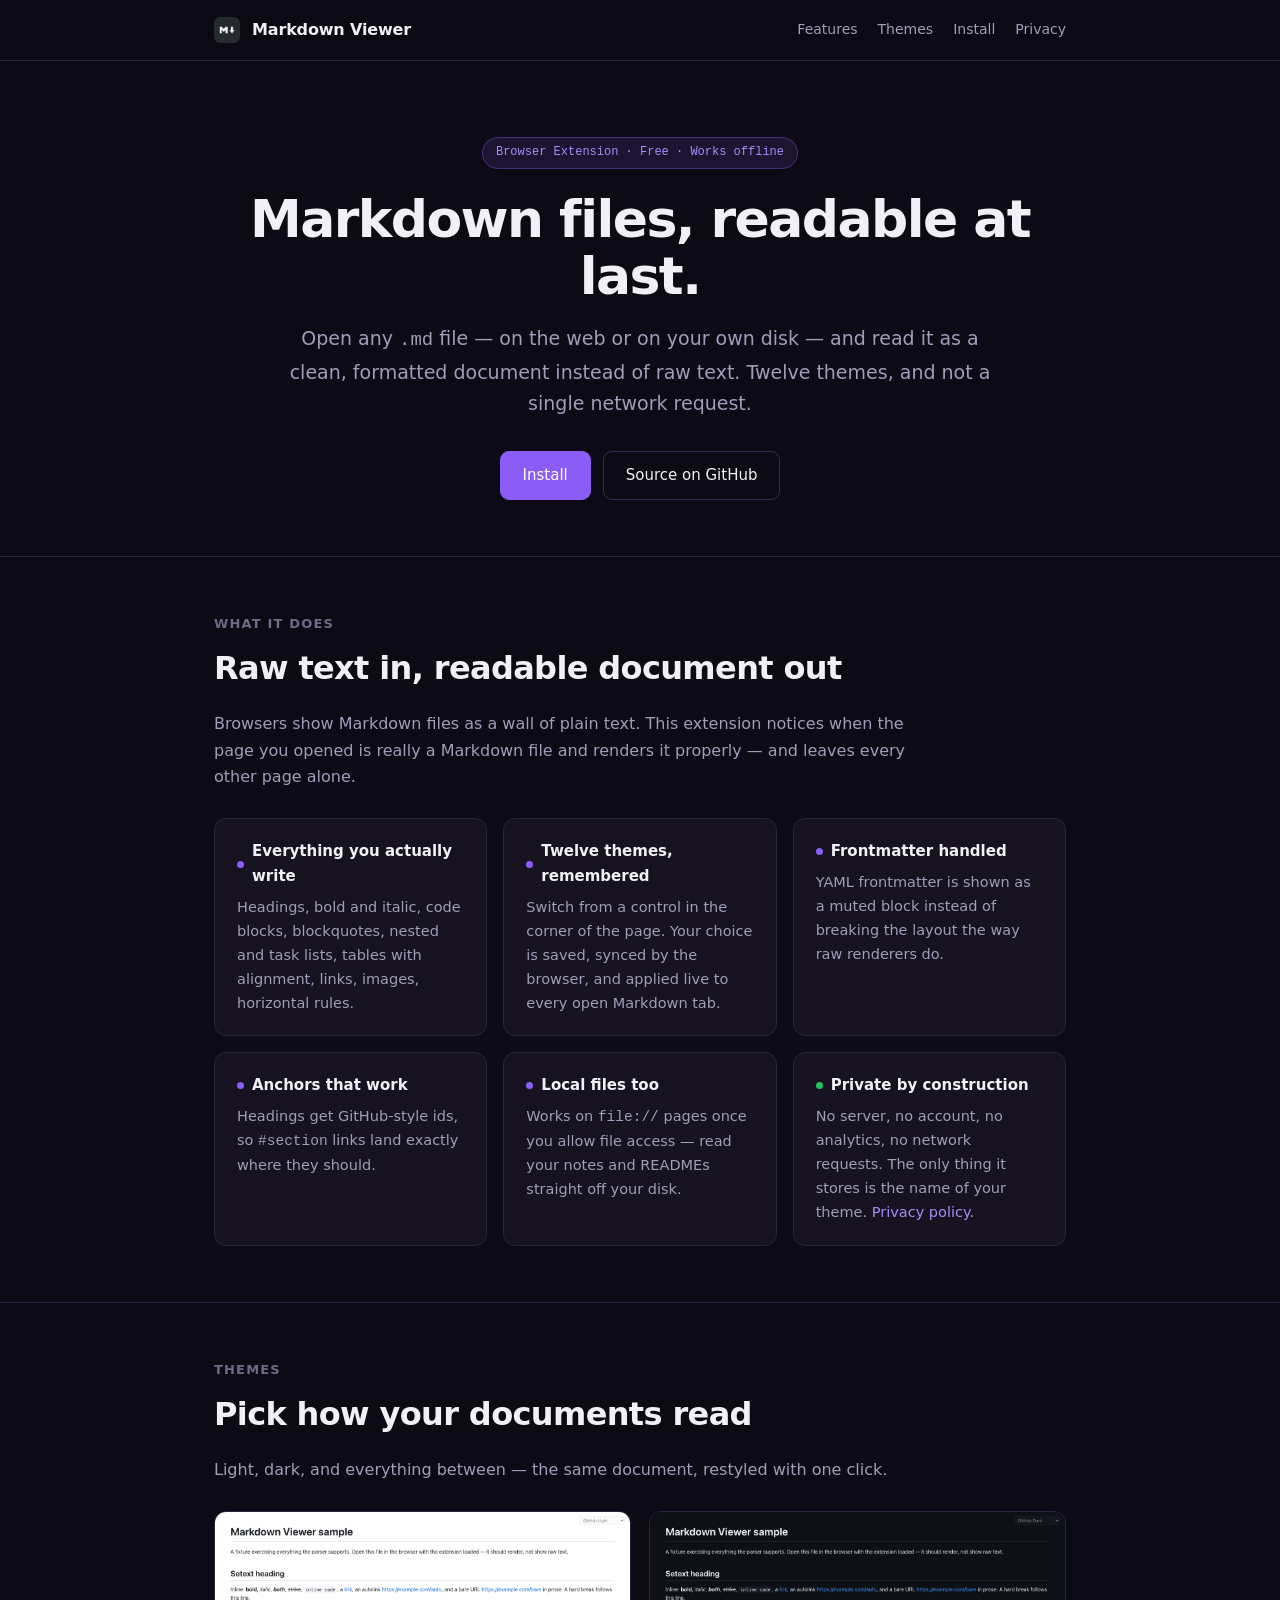
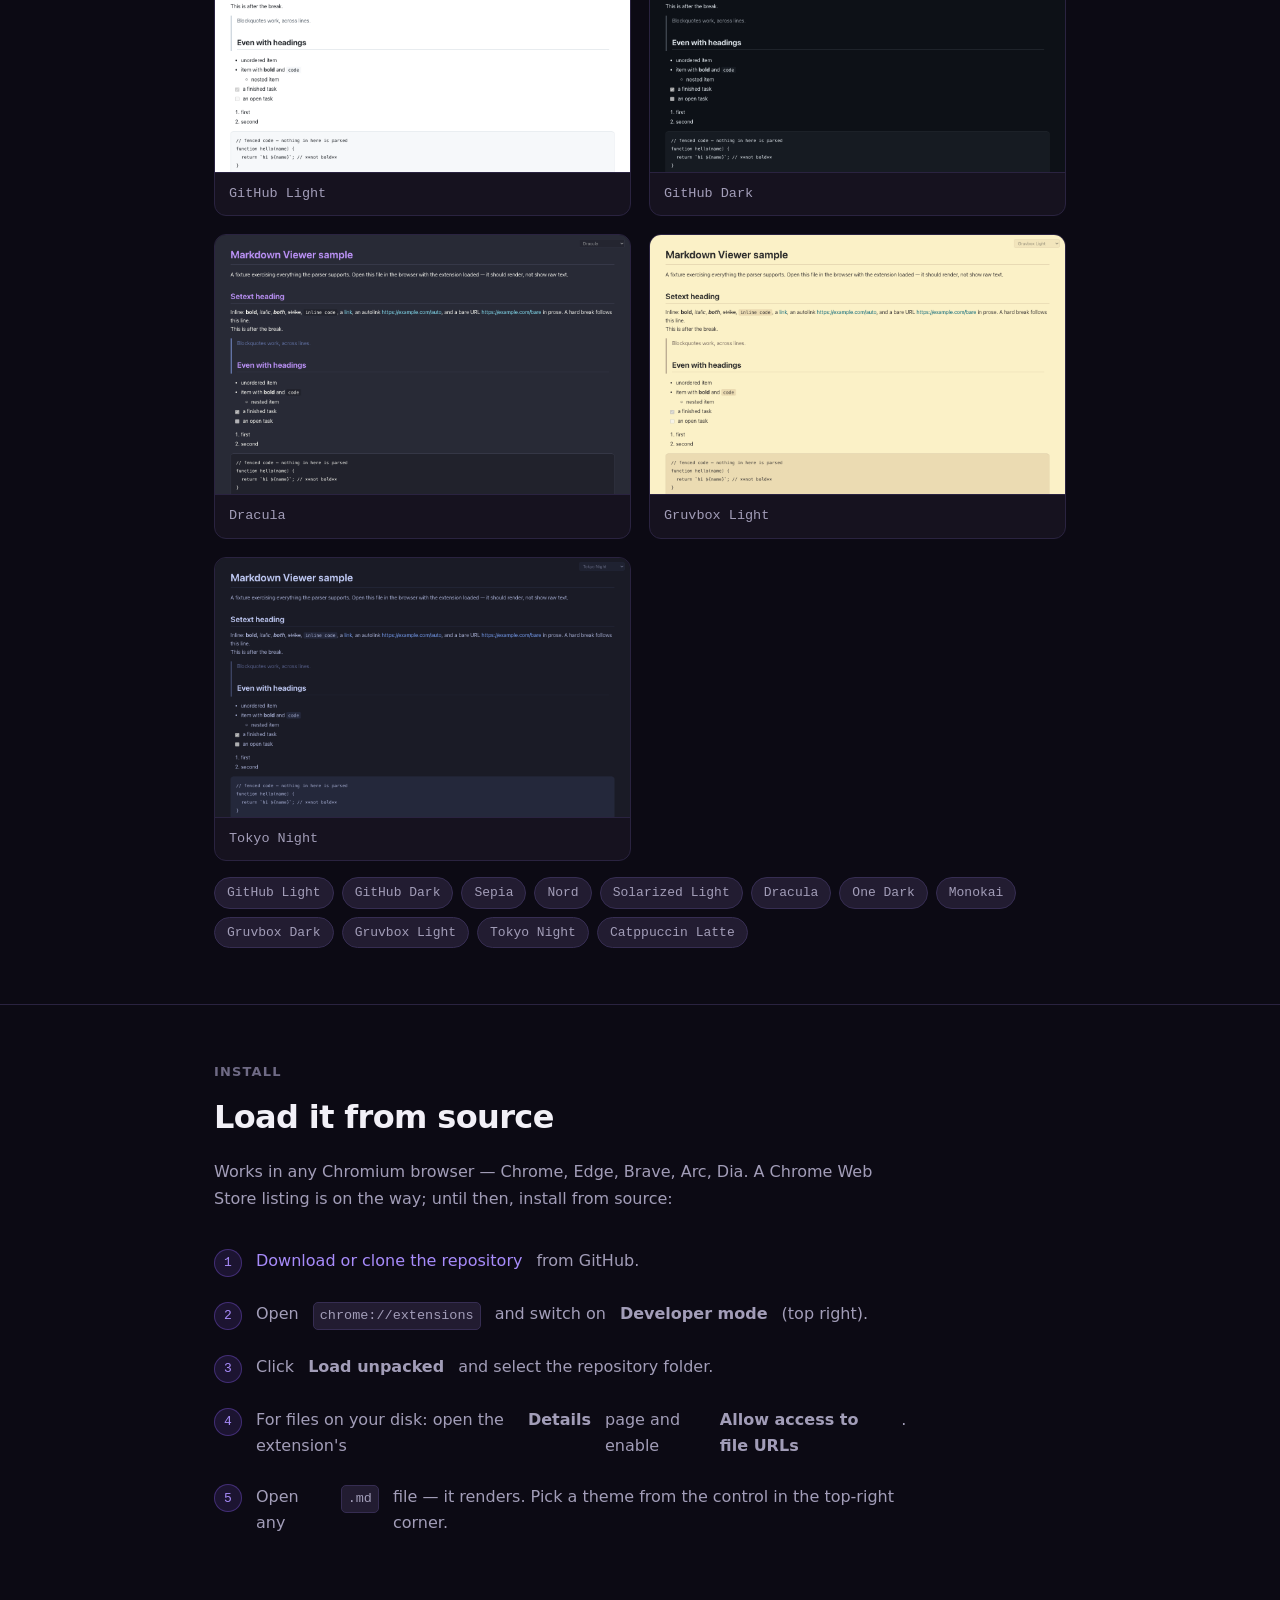
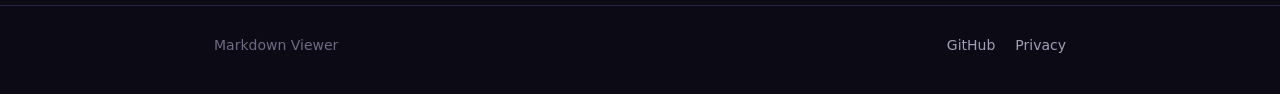
==== index.html @ f57b0027 "feat: landing page and privacy policy for Markdown Viewer Static site, no build — password-vault-sit" ====
<!DOCTYPE html>
<html lang="en">
<head>
<meta charset="utf-8">
<meta name="viewport" content="width=device-width, initial-scale=1">
<title>Markdown Viewer — Browser Extension</title>
<meta name="description" content="A browser extension that opens .md files as clean, readable documents instead of raw text. Twelve themes. Works offline; nothing leaves your computer.">
<link rel="icon" href="favicon.png">
<link rel="stylesheet" href="style.css">
</head>
<body>

<header class="site">
  <div class="wrap">
    <img src="favicon.png" alt="">
    <span class="name">Markdown Viewer</span>
    <nav>
      <a href="#features">Features</a>
      <a href="#themes">Themes</a>
      <a href="#install">Install</a>
      <a href="privacy.html">Privacy</a>
    </nav>
  </div>
</header>

<div class="wrap hero">
  <span class="badge">Browser Extension &middot; Free &middot; Works offline</span>
  <h1>Markdown files, readable at last.</h1>
  <p class="lead">
    Open any <code>.md</code> file — on the web or on your own disk — and read it
    as a clean, formatted document instead of raw text. Twelve themes, and not a
    single network request.
  </p>
  <div class="cta">
    <a class="btn primary" href="#install">Install</a>
    <a class="btn" href="https://github.com/CaptaiN785/markdown-viewer">Source on GitHub</a>
  </div>
</div>

<section id="features">
  <div class="wrap">
    <h2>What it does</h2>
    <h3 class="title">Raw text in, readable document out</h3>
    <p>
      Browsers show Markdown files as a wall of plain text. This extension
      notices when the page you opened is really a Markdown file and renders it
      properly — and leaves every other page alone.
    </p>

    <div class="grid">
      <div class="card">
        <h4><span class="dot"></span>Everything you actually write</h4>
        <p>Headings, bold and italic, code blocks, blockquotes, nested and task
           lists, tables with alignment, links, images, horizontal rules.</p>
      </div>
      <div class="card">
        <h4><span class="dot"></span>Twelve themes, remembered</h4>
        <p>Switch from a control in the corner of the page. Your choice is saved,
           synced by the browser, and applied live to every open Markdown tab.</p>
      </div>
      <div class="card">
        <h4><span class="dot"></span>Frontmatter handled</h4>
        <p>YAML frontmatter is shown as a muted block instead of breaking the
           layout the way raw renderers do.</p>
      </div>
      <div class="card">
        <h4><span class="dot"></span>Anchors that work</h4>
        <p>Headings get GitHub-style ids, so <code>#section</code> links land
           exactly where they should.</p>
      </div>
      <div class="card">
        <h4><span class="dot"></span>Local files too</h4>
        <p>Works on <code>file://</code> pages once you allow file access — read
           your notes and READMEs straight off your disk.</p>
      </div>
      <div class="card">
        <h4><span class="dot green"></span>Private by construction</h4>
        <p>No server, no account, no analytics, no network requests. The only
           thing it stores is the name of your theme.
           <a href="privacy.html">Privacy policy</a>.</p>
      </div>
    </div>
  </div>
</section>

<section id="themes">
  <div class="wrap">
    <h2>Themes</h2>
    <h3 class="title">Pick how your documents read</h3>
    <p>
      Light, dark, and everything between — the same document, restyled with one
      click.
    </p>

    <div class="gallery">
      <figure>
        <img src="shots/screenshot-1-github-light.png" alt="Document rendered in the GitHub Light theme" loading="lazy">
        <figcaption>GitHub Light</figcaption>
      </figure>
      <figure>
        <img src="shots/screenshot-2-github-dark.png" alt="Document rendered in the GitHub Dark theme" loading="lazy">
        <figcaption>GitHub Dark</figcaption>
      </figure>
      <figure>
        <img src="shots/screenshot-3-dracula.png" alt="Document rendered in the Dracula theme" loading="lazy">
        <figcaption>Dracula</figcaption>
      </figure>
      <figure>
        <img src="shots/screenshot-4-gruvbox-light.png" alt="Document rendered in the Gruvbox Light theme" loading="lazy">
        <figcaption>Gruvbox Light</figcaption>
      </figure>
      <figure>
        <img src="shots/screenshot-5-tokyo-night.png" alt="Document rendered in the Tokyo Night theme" loading="lazy">
        <figcaption>Tokyo Night</figcaption>
      </figure>
    </div>

    <div class="theme-list">
      <span>GitHub Light</span><span>GitHub Dark</span><span>Sepia</span>
      <span>Nord</span><span>Solarized Light</span><span>Dracula</span>
      <span>One Dark</span><span>Monokai</span><span>Gruvbox Dark</span>
      <span>Gruvbox Light</span><span>Tokyo Night</span><span>Catppuccin Latte</span>
    </div>
  </div>
</section>

<section id="install">
  <div class="wrap">
    <h2>Install</h2>
    <h3 class="title">Load it from source</h3>
    <p>
      Works in any Chromium browser — Chrome, Edge, Brave, Arc, Dia. A Chrome
      Web Store listing is on the way; until then, install from source:
    </p>

    <ol class="steps">
      <li><a href="https://github.com/CaptaiN785/markdown-viewer">Download or clone the repository</a> from GitHub.</li>
      <li>Open <code>chrome://extensions</code> and switch on <strong>Developer mode</strong> (top right).</li>
      <li>Click <strong>Load unpacked</strong> and select the repository folder.</li>
      <li>For files on your disk: open the extension's <strong>Details</strong> page and enable
          <strong>Allow access to file URLs</strong>.</li>
      <li>Open any <code>.md</code> file — it renders. Pick a theme from the control in the top-right corner.</li>
    </ol>
  </div>
</section>

<footer class="site">
  <div class="wrap">
    <span>Markdown Viewer</span>
    <span class="spacer"></span>
    <a href="https://github.com/CaptaiN785/markdown-viewer">GitHub</a>
    <a href="privacy.html">Privacy</a>
  </div>
</footer>

</body>
</html>
---- style.css ----
:root {
  --bg:            #0c0a14;
  --bg-2:          #131022;
  --surface:       #16121f;
  --surface-2:     #221c31;
  --border:        #2a2340;
  --border-2:      #362d52;
  --accent:        #8b5cf6;
  --accent-light:  #a78bfa;
  --accent-dim:    rgba(139, 92, 246, .13);
  --accent-border: rgba(139, 92, 246, .35);
  --text:          #f2f0f7;
  --text-2:        #a29db8;
  --text-3:        #6f6a85;
  --green:         #22c55e;
  --mono:          ui-monospace, SFMono-Regular, "JetBrains Mono", Menlo, monospace;
  --body:          system-ui, -apple-system, "Segoe UI", Roboto, sans-serif;
}

* { box-sizing: border-box; }

html { scroll-behavior: smooth; }
@media (prefers-reduced-motion: reduce) { html { scroll-behavior: auto; } }

body {
  margin: 0;
  background: var(--bg);
  color: var(--text);
  font-family: var(--body);
  font-size: 16px;
  line-height: 1.65;
  -webkit-font-smoothing: antialiased;
}

.wrap { max-width: 900px; margin: 0 auto; padding: 0 24px; }

a { color: var(--accent-light); text-decoration: none; }
a:hover { text-decoration: underline; }

/* ── header ─────────────────────────────────────────────────────────────── */

header.site {
  border-bottom: 1px solid var(--border);
  background: rgba(12, 10, 20, .85);
  backdrop-filter: blur(8px);
  position: sticky; top: 0; z-index: 10;
}
header.site .wrap {
  display: flex; align-items: center; gap: 12px;
  height: 60px;
}
header.site img { width: 26px; height: 26px; border-radius: 6px; }
header.site .name { font-weight: 600; letter-spacing: -.01em; }
header.site nav { margin-left: auto; display: flex; gap: 20px; font-size: 14px; }
header.site nav a { color: var(--text-2); }
header.site nav a:hover { color: var(--text); text-decoration: none; }

/* ── hero ───────────────────────────────────────────────────────────────── */

.hero { padding: 76px 0 56px; text-align: center; }
.badge {
  display: inline-block;
  font-size: 12px; font-family: var(--mono);
  color: var(--accent-light);
  background: var(--accent-dim);
  border: 1px solid var(--accent-border);
  border-radius: 999px;
  padding: 5px 13px;
  margin-bottom: 22px;
}
.hero h1 {
  font-size: clamp(34px, 6vw, 52px);
  line-height: 1.1;
  letter-spacing: -.03em;
  margin: 0 0 18px;
}
.hero p.lead {
  font-size: 19px;
  color: var(--text-2);
  max-width: 60ch;
  margin: 0 auto 32px;
}

.cta { display: flex; gap: 12px; justify-content: center; flex-wrap: wrap; }
.btn {
  display: inline-block;
  padding: 11px 22px;
  border-radius: 9px;
  font-weight: 500;
  font-size: 15px;
  border: 1px solid var(--border-2);
  color: var(--text);
}
.btn:hover { text-decoration: none; border-color: var(--accent-border); }
.btn.primary {
  background: var(--accent);
  border-color: var(--accent);
  color: #fff;
}
.btn.primary:hover { filter: brightness(1.1); }

/* ── sections ───────────────────────────────────────────────────────────── */

section { padding: 56px 0; border-top: 1px solid var(--border); }
section h2 {
  font-size: 13px; text-transform: uppercase; letter-spacing: .09em;
  color: var(--text-3); margin: 0 0 8px; font-weight: 600;
}
section h3.title {
  font-size: clamp(24px, 4vw, 32px);
  letter-spacing: -.02em;
  margin: 0 0 14px;
}
section p { color: var(--text-2); max-width: 68ch; }

.grid {
  display: grid;
  grid-template-columns: repeat(auto-fit, minmax(240px, 1fr));
  gap: 16px;
  margin-top: 28px;
}
.card {
  background: var(--surface);
  border: 1px solid var(--border);
  border-radius: 12px;
  padding: 20px 22px;
}
.card h4 {
  margin: 0 0 7px;
  font-size: 15px;
  display: flex; align-items: center; gap: 8px;
}
.card p { margin: 0; font-size: 14.5px; color: var(--text-2); }
.dot {
  width: 7px; height: 7px; border-radius: 50%;
  background: var(--accent); flex: 0 0 auto;
}
.dot.green { background: var(--green); }

kbd {
  font-family: var(--mono); font-size: 12.5px;
  background: var(--surface-2);
  border: 1px solid var(--border-2);
  border-bottom-width: 2px;
  border-radius: 5px;
  padding: 2px 6px;
  color: var(--text);
}

/* ── theme gallery ──────────────────────────────────────────────────────── */

.gallery {
  display: grid;
  grid-template-columns: repeat(auto-fit, minmax(280px, 1fr));
  gap: 18px;
  margin-top: 28px;
}
.gallery figure {
  margin: 0;
  background: var(--surface);
  border: 1px solid var(--border);
  border-radius: 12px;
  overflow: hidden;
}
.gallery img {
  display: block;
  width: 100%;
  height: auto;
  border-bottom: 1px solid var(--border);
}
.gallery figcaption {
  padding: 10px 14px;
  font-size: 13.5px;
  font-family: var(--mono);
  color: var(--text-2);
}
.theme-list { margin-top: 16px; display: flex; flex-wrap: wrap; gap: 8px; }
.theme-list span {
  font-size: 13px; font-family: var(--mono);
  background: var(--surface-2);
  border: 1px solid var(--border-2);
  border-radius: 999px;
  padding: 4px 12px;
  color: var(--text-2);
}

/* ── install steps ──────────────────────────────────────────────────────── */

ol.steps { margin: 24px 0 0; padding-left: 0; counter-reset: step; list-style: none; }
ol.steps li {
  counter-increment: step;
  display: flex; gap: 14px; align-items: baseline;
  padding: 12px 0;
  color: var(--text-2);
  max-width: 68ch;
}
ol.steps li::before {
  content: counter(step);
  flex: 0 0 26px; height: 26px;
  display: inline-flex; align-items: center; justify-content: center;
  background: var(--accent-dim);
  border: 1px solid var(--accent-border);
  color: var(--accent-light);
  border-radius: 50%;
  font-size: 13px; font-family: var(--mono);
}
ol.steps code {
  font-family: var(--mono); font-size: 13.5px;
  background: var(--surface-2);
  border: 1px solid var(--border-2);
  border-radius: 5px;
  padding: 2px 6px;
}

/* ── prose (privacy page) ───────────────────────────────────────────────── */

.prose { padding: 56px 0 80px; }
.prose h1 { font-size: clamp(28px, 5vw, 38px); letter-spacing: -.02em; margin: 0 0 6px; }
.prose .updated { color: var(--text-3); font-size: 14px; font-family: var(--mono); margin: 0 0 40px; }
.prose h2 {
  font-size: 19px; text-transform: none; letter-spacing: -.01em;
  color: var(--text); margin: 38px 0 10px; font-weight: 600;
}
.prose p, .prose li { color: var(--text-2); }
.prose ul { padding-left: 22px; }
.prose li { margin-bottom: 7px; }
.prose strong { color: var(--text); font-weight: 600; }

.callout {
  background: var(--accent-dim);
  border: 1px solid var(--accent-border);
  border-radius: 12px;
  padding: 18px 22px;
  margin: 28px 0;
}
.callout p { margin: 0; color: var(--text); }

/* ── footer ─────────────────────────────────────────────────────────────── */

footer.site {
  border-top: 1px solid var(--border);
  padding: 28px 0 40px;
  color: var(--text-3);
  font-size: 14px;
}
footer.site .wrap { display: flex; gap: 20px; align-items: center; flex-wrap: wrap; }
footer.site a { color: var(--text-2); }
footer.site .spacer { flex: 1 1 auto; }
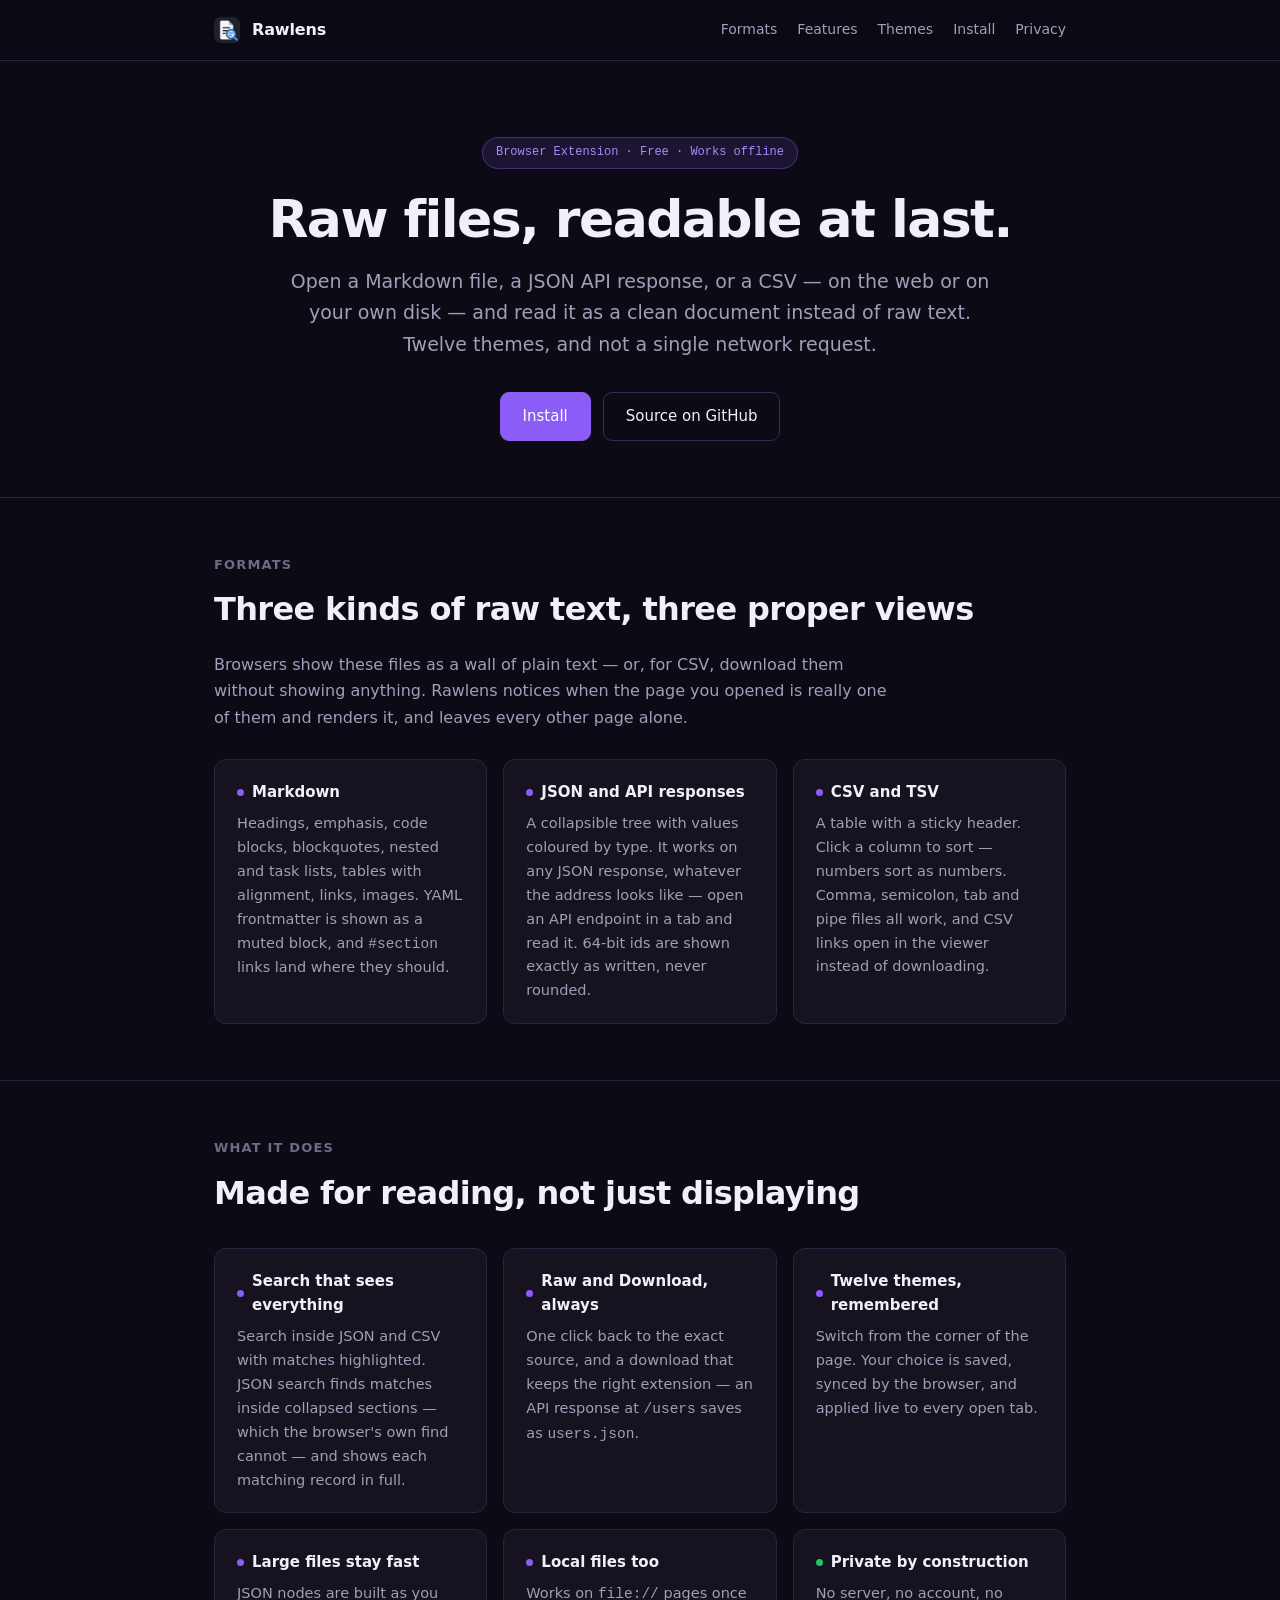
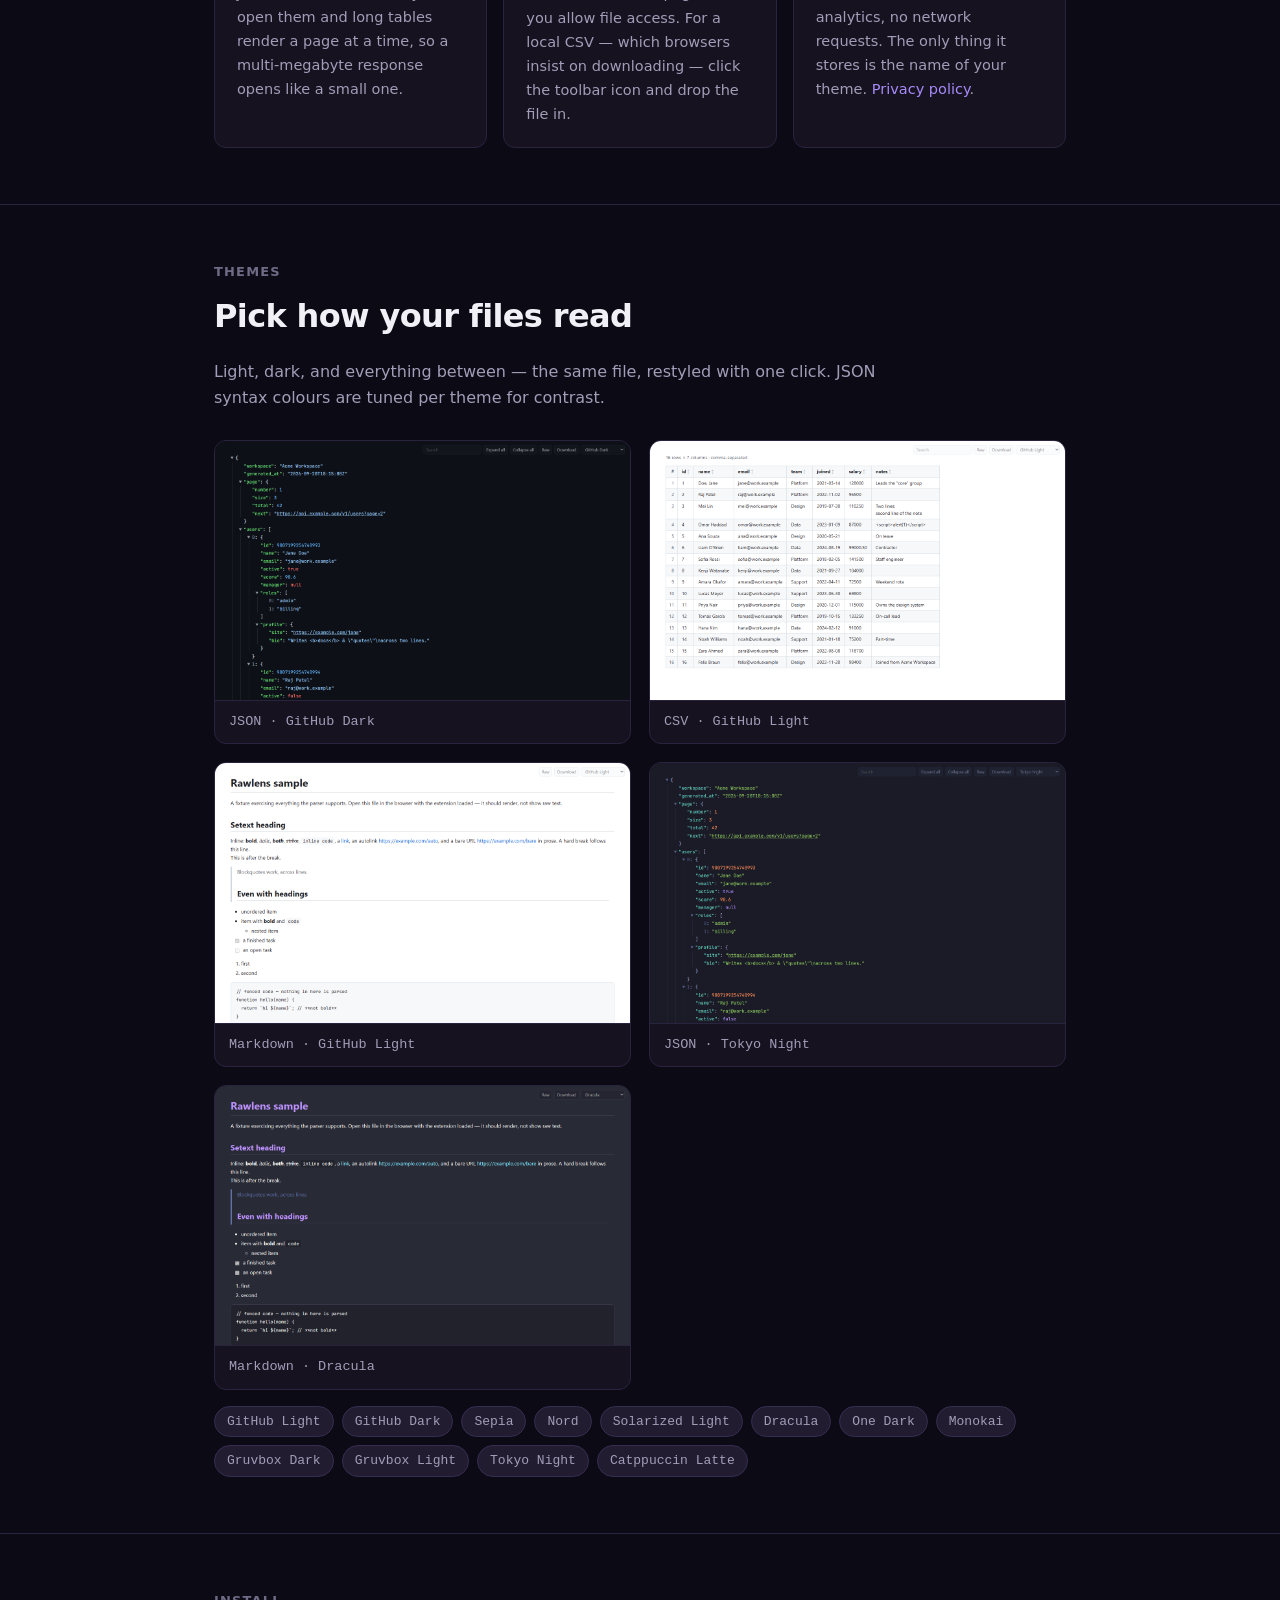
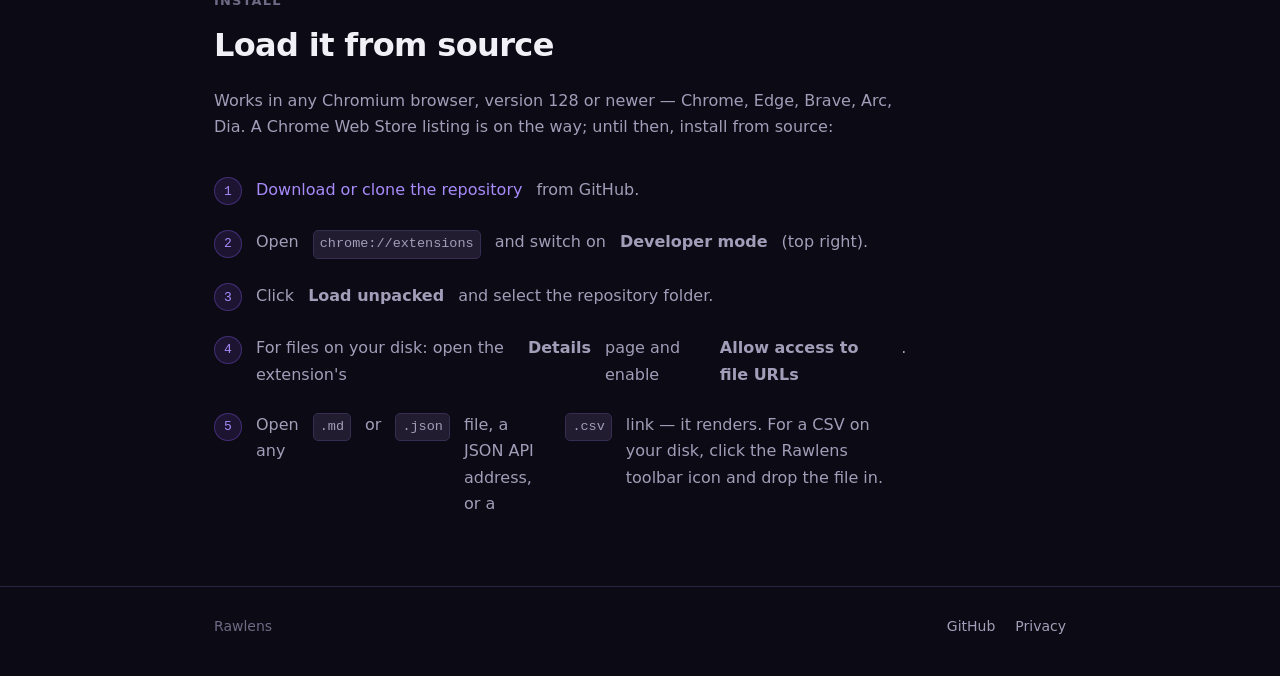
==== commit f5ab0f97: "feat: rebrand the site as Rawlens and move it to Netlify The extension is now Rawlens and renders JS" ====
--- a/index.html
+++ b/index.html
@@ -3,9 +3,15 @@
 <head>
 <meta charset="utf-8">
 <meta name="viewport" content="width=device-width, initial-scale=1">
-<title>Markdown Viewer — Browser Extension</title>
-<meta name="description" content="A browser extension that opens .md files as clean, readable documents instead of raw text. Twelve themes. Works offline; nothing leaves your computer.">
-<link rel="icon" href="favicon.png">
+<title>Rawlens — Markdown, JSON &amp; CSV Viewer for your browser</title>
+<meta name="description" content="A browser extension that opens Markdown, JSON (files and API responses) and CSV as clean, readable documents instead of raw text. Twelve themes. Works offline; nothing leaves your computer.">
+<link rel="canonical" href="https://rawlens.kryl.dev/">
+<meta property="og:title" content="Rawlens — Markdown, JSON &amp; CSV Viewer">
+<meta property="og:description" content="Raw files, readable at last. Markdown, JSON and CSV rendered in your browser — nothing leaves your computer.">
+<meta property="og:image" content="https://rawlens.kryl.dev/shots/screenshot-2-json-github-dark.png">
+<meta property="og:url" content="https://rawlens.kryl.dev/">
+<link rel="icon" href="favicon.svg" type="image/svg+xml">
+<link rel="icon" href="favicon.png" type="image/png">
 <link rel="stylesheet" href="style.css">
 </head>
 <body>
@@ -13,8 +19,9 @@
 <header class="site">
   <div class="wrap">
     <img src="favicon.png" alt="">
-    <span class="name">Markdown Viewer</span>
+    <span class="name">Rawlens</span>
     <nav>
+      <a href="#formats">Formats</a>
       <a href="#features">Features</a>
       <a href="#themes">Themes</a>
       <a href="#install">Install</a>
@@ -25,53 +32,84 @@
 
 <div class="wrap hero">
   <span class="badge">Browser Extension &middot; Free &middot; Works offline</span>
-  <h1>Markdown files, readable at last.</h1>
+  <h1>Raw files, readable at last.</h1>
   <p class="lead">
-    Open any <code>.md</code> file — on the web or on your own disk — and read it
-    as a clean, formatted document instead of raw text. Twelve themes, and not a
-    single network request.
+    Open a Markdown file, a JSON API response, or a CSV — on the web or on your
+    own disk — and read it as a clean document instead of raw text. Twelve
+    themes, and not a single network request.
   </p>
   <div class="cta">
     <a class="btn primary" href="#install">Install</a>
-    <a class="btn" href="https://github.com/CaptaiN785/markdown-viewer">Source on GitHub</a>
+    <a class="btn" href="https://github.com/CaptaiN785/rawlens">Source on GitHub</a>
   </div>
 </div>
+
+<section id="formats">
+  <div class="wrap">
+    <h2>Formats</h2>
+    <h3 class="title">Three kinds of raw text, three proper views</h3>
+    <p>
+      Browsers show these files as a wall of plain text — or, for CSV, download
+      them without showing anything. Rawlens notices when the page you opened
+      is really one of them and renders it, and leaves every other page alone.
+    </p>
+
+    <div class="grid">
+      <div class="card">
+        <h4><span class="dot"></span>Markdown</h4>
+        <p>Headings, emphasis, code blocks, blockquotes, nested and task lists,
+           tables with alignment, links, images. YAML frontmatter is shown as a
+           muted block, and <code>#section</code> links land where they should.</p>
+      </div>
+      <div class="card">
+        <h4><span class="dot"></span>JSON and API responses</h4>
+        <p>A collapsible tree with values coloured by type. It works on any JSON
+           response, whatever the address looks like — open an API endpoint in a
+           tab and read it. 64-bit ids are shown exactly as written, never rounded.</p>
+      </div>
+      <div class="card">
+        <h4><span class="dot"></span>CSV and TSV</h4>
+        <p>A table with a sticky header. Click a column to sort — numbers sort
+           as numbers. Comma, semicolon, tab and pipe files all work, and CSV
+           links open in the viewer instead of downloading.</p>
+      </div>
+    </div>
+  </div>
+</section>
 
 <section id="features">
   <div class="wrap">
     <h2>What it does</h2>
-    <h3 class="title">Raw text in, readable document out</h3>
-    <p>
-      Browsers show Markdown files as a wall of plain text. This extension
-      notices when the page you opened is really a Markdown file and renders it
-      properly — and leaves every other page alone.
-    </p>
+    <h3 class="title">Made for reading, not just displaying</h3>
 
     <div class="grid">
       <div class="card">
-        <h4><span class="dot"></span>Everything you actually write</h4>
-        <p>Headings, bold and italic, code blocks, blockquotes, nested and task
-           lists, tables with alignment, links, images, horizontal rules.</p>
+        <h4><span class="dot"></span>Search that sees everything</h4>
+        <p>Search inside JSON and CSV with matches highlighted. JSON search
+           finds matches inside collapsed sections — which the browser's own
+           find cannot — and shows each matching record in full.</p>
+      </div>
+      <div class="card">
+        <h4><span class="dot"></span>Raw and Download, always</h4>
+        <p>One click back to the exact source, and a download that keeps the
+           right extension — an API response at <code>/users</code> saves as
+           <code>users.json</code>.</p>
       </div>
       <div class="card">
         <h4><span class="dot"></span>Twelve themes, remembered</h4>
-        <p>Switch from a control in the corner of the page. Your choice is saved,
-           synced by the browser, and applied live to every open Markdown tab.</p>
+        <p>Switch from the corner of the page. Your choice is saved, synced by
+           the browser, and applied live to every open tab.</p>
       </div>
       <div class="card">
-        <h4><span class="dot"></span>Frontmatter handled</h4>
-        <p>YAML frontmatter is shown as a muted block instead of breaking the
-           layout the way raw renderers do.</p>
-      </div>
-      <div class="card">
-        <h4><span class="dot"></span>Anchors that work</h4>
-        <p>Headings get GitHub-style ids, so <code>#section</code> links land
-           exactly where they should.</p>
+        <h4><span class="dot"></span>Large files stay fast</h4>
+        <p>JSON nodes are built as you open them and long tables render a page
+           at a time, so a multi-megabyte response opens like a small one.</p>
       </div>
       <div class="card">
         <h4><span class="dot"></span>Local files too</h4>
-        <p>Works on <code>file://</code> pages once you allow file access — read
-           your notes and READMEs straight off your disk.</p>
+        <p>Works on <code>file://</code> pages once you allow file access. For a
+           local CSV — which browsers insist on downloading — click the toolbar
+           icon and drop the file in.</p>
       </div>
       <div class="card">
         <h4><span class="dot green"></span>Private by construction</h4>
@@ -86,32 +124,32 @@
 <section id="themes">
   <div class="wrap">
     <h2>Themes</h2>
-    <h3 class="title">Pick how your documents read</h3>
+    <h3 class="title">Pick how your files read</h3>
     <p>
-      Light, dark, and everything between — the same document, restyled with one
-      click.
+      Light, dark, and everything between — the same file, restyled with one
+      click. JSON syntax colours are tuned per theme for contrast.
     </p>
 
     <div class="gallery">
       <figure>
-        <img src="shots/screenshot-1-github-light.png" alt="Document rendered in the GitHub Light theme" loading="lazy">
-        <figcaption>GitHub Light</figcaption>
+        <img src="shots/screenshot-2-json-github-dark.png" alt="A JSON API response rendered as a collapsible tree in the GitHub Dark theme" loading="lazy">
+        <figcaption>JSON &middot; GitHub Dark</figcaption>
       </figure>
       <figure>
-        <img src="shots/screenshot-2-github-dark.png" alt="Document rendered in the GitHub Dark theme" loading="lazy">
-        <figcaption>GitHub Dark</figcaption>
+        <img src="shots/screenshot-3-csv-github-light.png" alt="A CSV file rendered as a sortable table in the GitHub Light theme" loading="lazy">
+        <figcaption>CSV &middot; GitHub Light</figcaption>
       </figure>
       <figure>
-        <img src="shots/screenshot-3-dracula.png" alt="Document rendered in the Dracula theme" loading="lazy">
-        <figcaption>Dracula</figcaption>
+        <img src="shots/screenshot-1-markdown-github-light.png" alt="A Markdown document rendered in the GitHub Light theme" loading="lazy">
+        <figcaption>Markdown &middot; GitHub Light</figcaption>
       </figure>
       <figure>
-        <img src="shots/screenshot-4-gruvbox-light.png" alt="Document rendered in the Gruvbox Light theme" loading="lazy">
-        <figcaption>Gruvbox Light</figcaption>
+        <img src="shots/screenshot-5-json-tokyo-night.png" alt="A JSON document rendered in the Tokyo Night theme" loading="lazy">
+        <figcaption>JSON &middot; Tokyo Night</figcaption>
       </figure>
       <figure>
-        <img src="shots/screenshot-5-tokyo-night.png" alt="Document rendered in the Tokyo Night theme" loading="lazy">
-        <figcaption>Tokyo Night</figcaption>
+        <img src="shots/screenshot-4-markdown-dracula.png" alt="A Markdown document rendered in the Dracula theme" loading="lazy">
+        <figcaption>Markdown &middot; Dracula</figcaption>
       </figure>
     </div>
 
@@ -129,26 +167,28 @@
     <h2>Install</h2>
     <h3 class="title">Load it from source</h3>
     <p>
-      Works in any Chromium browser — Chrome, Edge, Brave, Arc, Dia. A Chrome
-      Web Store listing is on the way; until then, install from source:
+      Works in any Chromium browser, version 128 or newer — Chrome, Edge, Brave,
+      Arc, Dia. A Chrome Web Store listing is on the way; until then, install
+      from source:
     </p>
 
     <ol class="steps">
-      <li><a href="https://github.com/CaptaiN785/markdown-viewer">Download or clone the repository</a> from GitHub.</li>
+      <li><a href="https://github.com/CaptaiN785/rawlens">Download or clone the repository</a> from GitHub.</li>
       <li>Open <code>chrome://extensions</code> and switch on <strong>Developer mode</strong> (top right).</li>
       <li>Click <strong>Load unpacked</strong> and select the repository folder.</li>
       <li>For files on your disk: open the extension's <strong>Details</strong> page and enable
           <strong>Allow access to file URLs</strong>.</li>
-      <li>Open any <code>.md</code> file — it renders. Pick a theme from the control in the top-right corner.</li>
+      <li>Open any <code>.md</code> or <code>.json</code> file, a JSON API address, or a <code>.csv</code> link — it renders.
+          For a CSV on your disk, click the Rawlens toolbar icon and drop the file in.</li>
     </ol>
   </div>
 </section>
 
 <footer class="site">
   <div class="wrap">
-    <span>Markdown Viewer</span>
+    <span>Rawlens</span>
     <span class="spacer"></span>
-    <a href="https://github.com/CaptaiN785/markdown-viewer">GitHub</a>
+    <a href="https://github.com/CaptaiN785/rawlens">GitHub</a>
     <a href="privacy.html">Privacy</a>
   </div>
 </footer>
